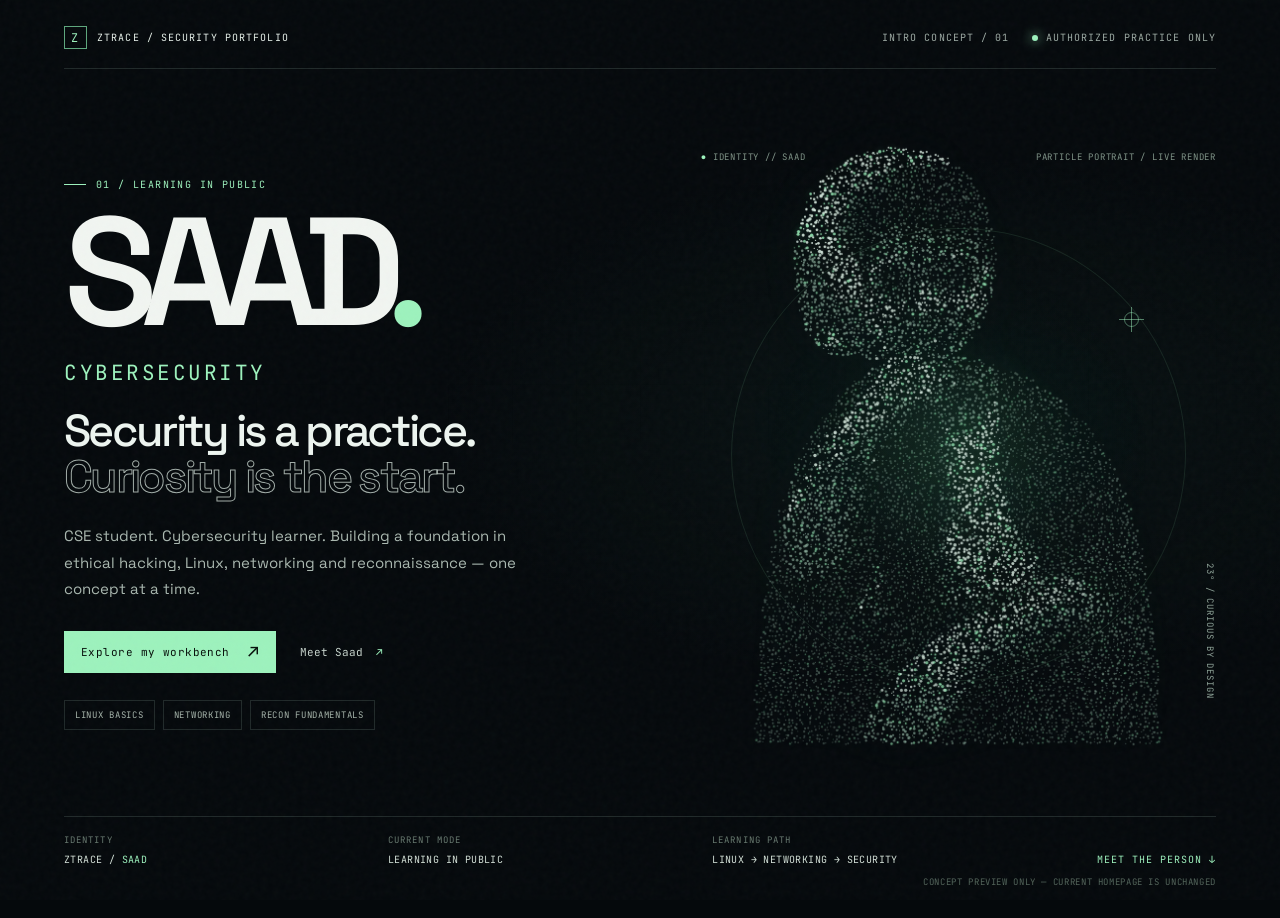
==== intro-demo.html @ 4e1b42ca "Add isolated particle intro concept demo" ====
<!doctype html>
<html lang="en">
<head>
<meta charset="utf-8">
<meta name="viewport" content="width=device-width,initial-scale=1">
<meta name="theme-color" content="#05090c">
<title>Saad — Particle Intro Concept</title>
<style>
@font-face{font-family:Space Grotesk;src:url("./space-grotesk-latin.woff2") format("woff2");font-display:swap}
@font-face{font-family:JetBrains Mono;src:url("./jetbrains-mono-latin.woff2") format("woff2");font-display:swap}
:root{--bg:#05090c;--panel:#091116;--mint:#9df2bd;--mint-dim:#5ea77d;--text:#edf5f0;--muted:#8d9a96;--line:rgba(184,225,204,.15);--mono:"JetBrains Mono",monospace;--sans:"Space Grotesk",Arial,sans-serif}
*{box-sizing:border-box}
html{background:var(--bg);scroll-behavior:smooth}
body{margin:0;min-height:100vh;background:radial-gradient(ellipse at 74% 46%,rgba(26,73,57,.16),transparent 38%),var(--bg);color:var(--text);font-family:var(--sans);overflow-x:hidden}
body:before{content:"";position:fixed;inset:0;pointer-events:none;opacity:.16;background-image:linear-gradient(rgba(173,224,195,.055) 1px,transparent 1px),linear-gradient(90deg,rgba(173,224,195,.055) 1px,transparent 1px);background-size:64px 64px;mask-image:linear-gradient(to bottom,black,transparent 92%);z-index:0}
body:after{content:"";position:fixed;inset:0;pointer-events:none;z-index:5;opacity:.12;background-image:url("data:image/svg+xml,%3Csvg viewBox='0 0 180 180' xmlns='http://www.w3.org/2000/svg'%3E%3Cfilter id='n'%3E%3CfeTurbulence type='fractalNoise' baseFrequency='.85' numOctaves='3' stitchTiles='stitch'/%3E%3C/filter%3E%3Crect width='100%25' height='100%25' filter='url(%23n)' opacity='.25'/%3E%3C/svg%3E")}
a{color:inherit;text-decoration:none}
.loader{position:fixed;inset:0;z-index:20;display:grid;place-items:center;background:#05090c;transition:opacity .85s ease,visibility .85s ease}
.loader-inner{width:min(460px,calc(100vw - 48px));font-family:var(--mono)}
.loader-head,.loader-foot{display:flex;justify-content:space-between;gap:20px;font-size:10px;letter-spacing:.12em;color:#a8b8b0;text-transform:uppercase}
.loader-title{margin:36px 0 12px;font-size:clamp(23px,4vw,36px);font-weight:500;letter-spacing:-.045em}
.loader-title span{color:var(--mint)}
.loader-track{height:2px;background:#1b2924;margin:24px 0 12px;overflow:hidden}
.loader-bar{height:100%;width:0;background:var(--mint);box-shadow:0 0 22px rgba(157,242,189,.65);transition:width .08s linear}
.loader-foot{font-size:10px;color:#6f8078}
.loader-percent{font-size:13px;color:var(--mint)}
body.ready .loader{opacity:0;visibility:hidden;pointer-events:none}
.wrap{position:relative;z-index:1;max-width:1440px;margin:auto;padding:26px clamp(22px,5vw,76px) 30px;min-height:100vh;display:flex;flex-direction:column}
.nav{display:flex;align-items:center;justify-content:space-between;gap:20px;border-bottom:1px solid var(--line);padding:0 0 19px;font:10px var(--mono);letter-spacing:.11em;text-transform:uppercase;color:#9caaa3}
.brand{display:flex;align-items:center;gap:10px;color:#e8f2eb}
.brand-mark{width:23px;height:23px;border:1px solid var(--mint-dim);display:grid;place-items:center;color:var(--mint);font-size:12px}
.nav-right{display:flex;align-items:center;gap:22px}
.status{display:flex;align-items:center;gap:8px}
.dot{width:6px;height:6px;border-radius:50%;background:var(--mint);box-shadow:0 0 12px var(--mint)}
.hero{flex:1;display:grid;grid-template-columns:minmax(0,1fr) minmax(360px,.88fr);align-items:center;gap:clamp(20px,4vw,64px);padding:clamp(44px,7vh,90px) 0 40px;opacity:0;transform:translateY(12px);transition:opacity 1s ease .18s,transform 1s ease .18s}
body.ready .hero{opacity:1;transform:translateY(0)}
.kicker{display:flex;align-items:center;gap:10px;font:10px var(--mono);letter-spacing:.14em;color:var(--mint);text-transform:uppercase}
.kicker:before{content:"";width:22px;height:1px;background:var(--mint)}
.name{margin:22px 0 0;font-size:clamp(76px,12vw,164px);font-weight:600;line-height:.78;letter-spacing:-.105em;color:#f1f5f1}
.name .period{color:var(--mint)}
.role{margin:26px 0 0;font:clamp(14px,1.7vw,21px) var(--mono);letter-spacing:.12em;text-transform:uppercase;color:var(--mint)}
.statement{margin:22px 0 0;font-size:clamp(25px,3.5vw,46px);line-height:1.02;letter-spacing:-.06em;font-weight:500;max-width:540px}
.statement .outline{color:transparent;-webkit-text-stroke:1px rgba(230,243,235,.7)}
.desc{max-width:490px;margin:24px 0 0;color:#aab8b0;font-size:15px;line-height:1.75}
.actions{display:flex;align-items:center;gap:24px;flex-wrap:wrap;margin-top:29px}
.primary{display:inline-flex;align-items:center;gap:18px;padding:14px 17px;background:var(--mint);color:#07100b;font:11px var(--mono);letter-spacing:.04em}
.primary .arrow{font-size:18px;line-height:10px}
.secondary{font:11px var(--mono);color:#c7d4cc}
.secondary span{color:var(--mint);margin-left:6px}
.tags{display:flex;flex-wrap:wrap;gap:8px;margin-top:27px}
.tag{padding:8px 10px;border:1px solid var(--line);color:#a5b3aa;font:9px var(--mono);letter-spacing:.08em}
.visual{position:relative;min-width:0;display:flex;align-items:center;justify-content:center;isolation:isolate}
.visual:before{content:"";position:absolute;width:75%;aspect-ratio:1;border-radius:50%;background:radial-gradient(circle,rgba(111,226,158,.11),rgba(13,46,32,.045) 43%,transparent 70%);z-index:-1}
.visual:after{content:"";position:absolute;width:88%;height:70%;border:1px solid rgba(157,242,189,.1);border-radius:50%;transform:rotate(-22deg);z-index:-1}
#portrait{display:block;width:min(100%,520px);height:auto;aspect-ratio:4/5;filter:drop-shadow(0 0 28px rgba(120,230,164,.09))}
.visual-label{position:absolute;top:3%;left:0;right:0;display:flex;justify-content:space-between;gap:12px;font:9px var(--mono);letter-spacing:.09em;color:#7f9387;text-transform:uppercase}
.visual-label b{font-weight:400;color:var(--mint)}
.visual-coordinate{position:absolute;right:0;bottom:12%;font:9px var(--mono);letter-spacing:.1em;color:#8ea398;writing-mode:vertical-rl}
.crosshair{position:absolute;width:15px;height:15px;border:1px solid rgba(157,242,189,.45);border-radius:50%;right:15%;top:28%}
.crosshair:before,.crosshair:after{content:"";position:absolute;background:rgba(157,242,189,.5)}
.crosshair:before{width:25px;height:1px;left:-6px;top:6px}
.crosshair:after{width:1px;height:25px;left:6px;top:-6px}
.hud{border-top:1px solid var(--line);padding-top:17px;display:grid;grid-template-columns:1fr 1fr 1.2fr auto;gap:20px;font-family:var(--mono);text-transform:uppercase}
.hud-item{display:flex;flex-direction:column;gap:7px}
.hud-label{font-size:9px;color:#687a70;letter-spacing:.12em}
.hud-value{font-size:10px;color:#d4e1d8;letter-spacing:.04em}
.hud-value strong{color:var(--mint);font-weight:400}
.scroll{align-self:end;color:var(--mint);font-size:10px;letter-spacing:.1em}
.footer-note{margin-top:10px;text-align:right;font:9px var(--mono);letter-spacing:.07em;color:#52645a}
@media(max-width:900px){.wrap{padding:20px 22px 22px}.hero{grid-template-columns:1fr;gap:8px;padding:48px 0 28px}.copy{position:relative;z-index:2}.name{font-size:clamp(78px,17vw,140px)}.visual{max-width:560px;width:100%;margin:-8px auto 0}.visual-label{top:4%}.visual-coordinate{right:2%}.hud{grid-template-columns:1fr 1fr;gap:18px}.scroll{justify-self:start}.desc{max-width:600px}}
@media(max-width:520px){.nav-right .nav-extra{display:none}.nav{font-size:9px}.hero{padding-top:40px}.name{font-size:clamp(76px,20vw,108px)}.role{font-size:13px}.statement{font-size:31px}.desc{font-size:14px}.actions{gap:17px}.visual{margin-top:-18px}.hud{grid-template-columns:1fr 1fr}.hud-value{font-size:9px}.loader-head,.loader-foot{font-size:9px}}
@media(prefers-reduced-motion:reduce){*,*:before,*:after{animation-duration:.01ms!important;animation-iteration-count:1!important;scroll-behavior:auto!important;transition-duration:.01ms!important}}
</style>
</head>
<body>
<div class="loader" id="loader" aria-label="Loading intro demo">
  <div class="loader-inner">
    <div class="loader-head"><span>ZTRACE / IDENTITY SYSTEM</span><span>DEMO 001</span></div>
    <div class="loader-title">Building the <span>human signal.</span></div>
    <div class="loader-track"><div class="loader-bar" id="loaderBar"></div></div>
    <div class="loader-foot"><span id="loaderStatus">INITIALIZING PARTICLE FIELD</span><span class="loader-percent" id="loaderPercent">00%</span></div>
  </div>
</div>
<main class="wrap">
  <nav class="nav" aria-label="Demo navigation">
    <div class="brand"><span class="brand-mark">Z</span><span>ZTRACE / SECURITY PORTFOLIO</span></div>
    <div class="nav-right"><span class="nav-extra">INTRO CONCEPT / 01</span><span class="status"><i class="dot"></i> AUTHORIZED PRACTICE ONLY</span></div>
  </nav>
  <section class="hero" aria-labelledby="hero-title">
    <div class="copy">
      <div class="kicker">01 / Learning in public</div>
      <h1 class="name" id="hero-title">SAAD<span class="period">.</span></h1>
      <div class="role">Cybersecurity</div>
      <h2 class="statement">Security is a practice.<br><span class="outline">Curiosity is the start.</span></h2>
      <p class="desc">CSE student. Cybersecurity learner. Building a foundation in ethical hacking, Linux, networking and reconnaissance — one concept at a time.</p>
      <div class="actions"><a class="primary" href="https://ztrace054-x.github.io/my-portfolio/#workbench">Explore my workbench <span class="arrow">↗</span></a><a class="secondary" href="https://ztrace054-x.github.io/my-portfolio/#about">Meet Saad <span>↗</span></a></div>
      <div class="tags"><span class="tag">LINUX BASICS</span><span class="tag">NETWORKING</span><span class="tag">RECON FUNDAMENTALS</span></div>
    </div>
    <div class="visual">
      <div class="visual-label"><span><b>●</b> Identity // Saad</span><span>Particle portrait / live render</span></div>
      <canvas id="portrait" width="520" height="650" aria-label="Particle portrait of Saad"></canvas>
      <span class="crosshair" aria-hidden="true"></span>
      <span class="visual-coordinate">23° / CURIOUS BY DESIGN</span>
    </div>
  </section>
  <section class="hud" aria-label="Profile status">
    <div class="hud-item"><span class="hud-label">Identity</span><span class="hud-value">ZTRACE / <strong>SAAD</strong></span></div>
    <div class="hud-item"><span class="hud-label">Current mode</span><span class="hud-value">LEARNING IN PUBLIC</span></div>
    <div class="hud-item"><span class="hud-label">Learning path</span><span class="hud-value">LINUX → NETWORKING → SECURITY</span></div>
    <a class="scroll" href="https://ztrace054-x.github.io/my-portfolio/#about">MEET THE PERSON ↓</a>
  </section>
  <div class="footer-note">CONCEPT PREVIEW ONLY — CURRENT HOMEPAGE IS UNCHANGED</div>
</main>
<script>
(function(){
  "use strict";
  var canvas=document.getElementById("portrait");
  var ctx=canvas.getContext("2d",{alpha:true});
  var W=520,H=650,particles=[],streaks=[],startTime=performance.now(),revealed=false;
  var image=new Image();
  var reduced=window.matchMedia&&window.matchMedia("(prefers-reduced-motion: reduce)").matches;
  var off=document.createElement("canvas");off.width=W;off.height=H;
  var octx=off.getContext("2d",{willReadFrequently:true});
  var loaderBar=document.getElementById("loaderBar"),loaderPercent=document.getElementById("loaderPercent"),loaderStatus=document.getElementById("loaderStatus");
  function makeMask(){
    octx.save();
    octx.globalCompositeOperation="destination-in";
    octx.beginPath();
    octx.moveTo(128,225);
    octx.bezierCurveTo(94,197,88,142,100,94);
    octx.bezierCurveTo(115,34,167,11,213,17);
    octx.bezierCurveTo(270,24,299,72,298,127);
    octx.bezierCurveTo(298,172,281,207,254,226);
    octx.bezierCurveTo(319,235,371,264,405,317);
    octx.bezierCurveTo(445,379,461,483,465,620);
    octx.lineTo(54,620);
    octx.bezierCurveTo(59,486,72,386,102,324);
    octx.bezierCurveTo(126,277,158,247,190,230);
    octx.closePath();
    octx.fill();
    octx.restore();
  }
  function makeFallback(){
    octx.clearRect(0,0,W,H);
    var grad=octx.createRadialGradient(260,210,25,260,300,310);
    grad.addColorStop(0,"rgba(255,255,255,.9)");grad.addColorStop(1,"rgba(130,235,177,.35)");
    octx.fillStyle=grad;octx.beginPath();octx.ellipse(260,145,105,132,0,0,Math.PI*2);octx.fill();
    octx.beginPath();octx.moveTo(150,260);octx.quadraticCurveTo(260,220,370,260);octx.quadraticCurveTo(455,320,470,610);octx.lineTo(50,610);octx.quadraticCurveTo(65,320,150,260);octx.fill();
  }
  function buildParticles(){
    var data=octx.getImageData(0,0,W,H).data;
    particles=[];
    var step=4;
    for(var y=0;y<H;y+=step){
      for(var x=0;x<W;x+=step){
        var i=(y*W+x)*4,a=data[i+3];
        if(a<32)continue;
        var lum=(data[i]*.24+data[i+1]*.63+data[i+2]*.13);
        if(Math.random()>.90)continue;
        var brightness=Math.max(0,Math.min(1,lum/255));
        var green=Math.random()>.84;
        var targetX=x+(Math.random()-.5)*1.8,targetY=y+(Math.random()-.5)*1.8;
        particles.push({
          tx:targetX,ty:targetY,
          x:Math.random()*W,y:Math.random()*H,
          size:.55+Math.random()*(.6+brightness*.75),
          alpha:.28+brightness*.62,
          color:green?"157,242,189":(brightness>.65?"226,245,234":"155,192,173"),
          phase:Math.random()*Math.PI*2,
          drift:1+Math.random()*4
        });
      }
    }
  }
  function initPortrait(){
    octx.clearRect(0,0,W,H);
    if(image.complete&&image.naturalWidth){
      octx.drawImage(image,0,0,W,H);
      makeMask();
    }else makeFallback();
    buildParticles();
  }
  function draw(now){
    ctx.clearRect(0,0,W,H);
    var elapsed=now-startTime;
    var intro=Math.max(0,Math.min(1,(elapsed-2250)/1450));
    var ease=1-Math.pow(1-intro,3);
    var time=now*.001;
    for(var i=0;i<particles.length;i++){
      var p=particles[i];
      var jitter=revealed&&!reduced?Math.sin(time*p.drift+p.phase)*1.4:0;
      var x=p.x+(p.tx-p.x)*ease+jitter;
      var y=p.y+(p.ty-p.y)*ease+Math.cos(time*p.drift*.7+p.phase)*(.4+intro*.8);
      var alpha=p.alpha*(.22+.78*ease);
      ctx.beginPath();ctx.fillStyle="rgba("+p.color+","+alpha+")";
      ctx.shadowColor=p.color==="157,242,189"?"rgba(157,242,189,.55)":"rgba(218,245,229,.18)";
      ctx.shadowBlur=p.size>1.1?7:2;
      ctx.arc(x,y,p.size,0,Math.PI*2);ctx.fill();
    }
    ctx.shadowBlur=0;
    if(revealed&&!reduced){
      if(Math.random()<.025&&streaks.length<3)streaks.push({x:-70,y:90+Math.random()*440,v:3+Math.random()*4,len:70+Math.random()*100,a:.55+Math.random()*.35});
      for(var s=streaks.length-1;s>=0;s--){
        var st=streaks[s];st.x+=st.v;
        var g=ctx.createLinearGradient(st.x-st.len,st.y,st.x,st.y);
        g.addColorStop(0,"rgba(157,242,189,0)");g.addColorStop(.8,"rgba(157,242,189,"+st.a+")");g.addColorStop(1,"rgba(245,255,248,.9)");
        ctx.strokeStyle=g;ctx.lineWidth=1.2;ctx.beginPath();ctx.moveTo(st.x-st.len,st.y);ctx.lineTo(st.x,st.y);ctx.stroke();
        if(st.x>W+80)streaks.splice(s,1);
      }
    }
    if(!reduced)requestAnimationFrame(draw);
  }
  function runLoader(){
    var duration=reduced?120:2250;
    function tick(now){
      var p=Math.min(100,Math.round(((now-startTime)/duration)*100));
      loaderBar.style.width=p+"%";
      loaderPercent.textContent=(p<10?"0":"")+p+"%";
      loaderStatus.textContent=p<28?"INITIALIZING PARTICLE FIELD":p<62?"MAPPING IDENTITY POINTS":p<91?"SYNCHRONIZING HUMAN SIGNAL":"RENDER COMPLETE";
      if(p<100)requestAnimationFrame(tick);
      else{
        revealed=true;
        document.body.classList.add("ready");
        if(reduced)draw(now);
      }
    }
    requestAnimationFrame(tick);
  }
  image.onload=function(){initPortrait();runLoader();};
  image.onerror=function(){makeFallback();buildParticles();runLoader();};
  image.src="./assets/saad-golden.jpg";
  if(image.complete&&image.naturalWidth){initPortrait();runLoader();}
  if(!reduced)requestAnimationFrame(draw);
  else{ctx.clearRect(0,0,W,H);}
})();
</script>
</body>
</html>
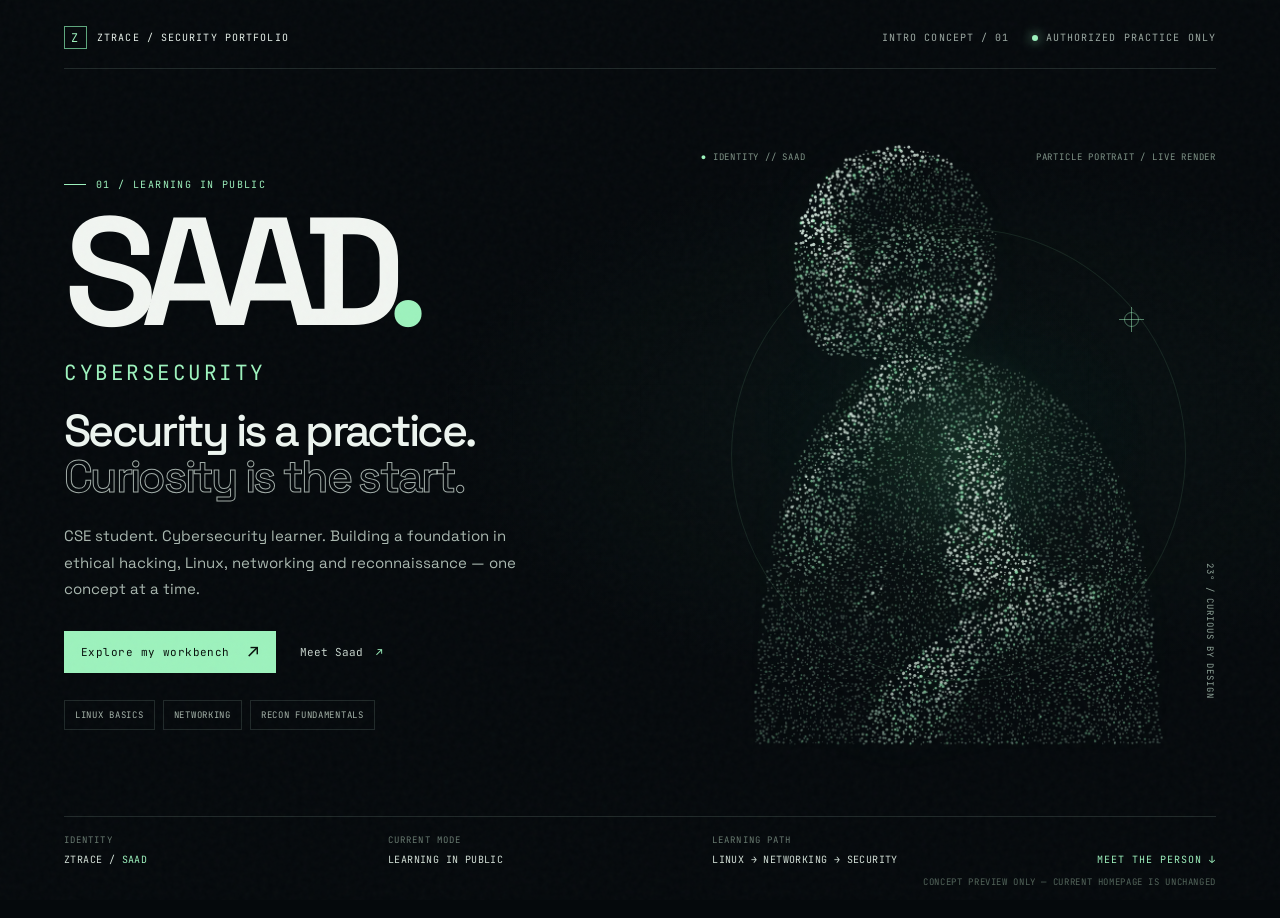
==== commit 4f6aed2c: "Polish intro demo loading and reduced-motion behavior" ====
--- a/intro-demo.html
+++ b/intro-demo.html
@@ -183,7 +183,7 @@
   function draw(now){
     ctx.clearRect(0,0,W,H);
     var elapsed=now-startTime;
-    var intro=Math.max(0,Math.min(1,(elapsed-2250)/1450));
+    var intro=reduced?1:Math.max(0,Math.min(1,(elapsed-2250)/1450));
     var ease=1-Math.pow(1-intro,3);
     var time=now*.001;
     for(var i=0;i<particles.length;i++){
@@ -211,6 +211,7 @@
     if(!reduced)requestAnimationFrame(draw);
   }
   function runLoader(){
+    startTime=performance.now();
     var duration=reduced?120:2250;
     function tick(now){
       var p=Math.min(100,Math.round(((now-startTime)/duration)*100));
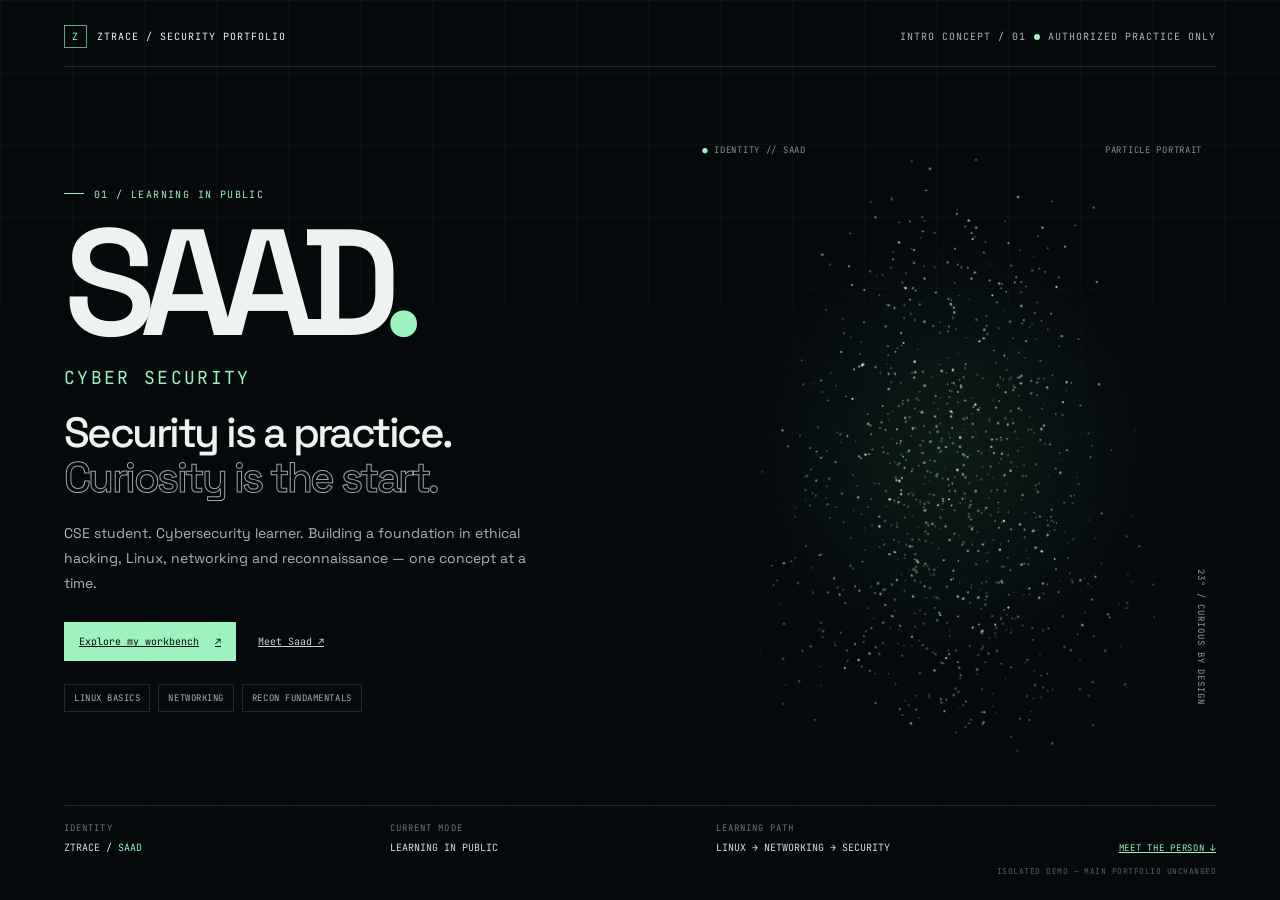
==== commit e71b20dd: "Optimize particle intro demo to reduce animation lag" ====
--- a/intro-demo.html
+++ b/intro-demo.html
@@ -4,235 +4,174 @@
 <meta charset="utf-8">
 <meta name="viewport" content="width=device-width,initial-scale=1">
 <meta name="theme-color" content="#05090c">
-<title>Saad — Particle Intro Concept</title>
+<title>Saad — Lightweight Particle Intro</title>
 <style>
-@font-face{font-family:Space Grotesk;src:url("./space-grotesk-latin.woff2") format("woff2");font-display:swap}
-@font-face{font-family:JetBrains Mono;src:url("./jetbrains-mono-latin.woff2") format("woff2");font-display:swap}
-:root{--bg:#05090c;--panel:#091116;--mint:#9df2bd;--mint-dim:#5ea77d;--text:#edf5f0;--muted:#8d9a96;--line:rgba(184,225,204,.15);--mono:"JetBrains Mono",monospace;--sans:"Space Grotesk",Arial,sans-serif}
+@font-face{font-family:Space;src:url("./assets/fonts/space-grotesk-latin.woff2") format("woff2");font-display:swap}
+@font-face{font-family:Mono;src:url("./assets/fonts/jetbrains-mono-latin.woff2") format("woff2");font-display:swap}
+:root{color-scheme:dark;--bg:#05090c;--mint:#9df2bd;--text:#edf4ef;--muted:#8d9b93;--line:rgba(190,231,207,.15);--mono:Mono,monospace;--sans:Space,Arial,sans-serif}
 *{box-sizing:border-box}
-html{background:var(--bg);scroll-behavior:smooth}
-body{margin:0;min-height:100vh;background:radial-gradient(ellipse at 74% 46%,rgba(26,73,57,.16),transparent 38%),var(--bg);color:var(--text);font-family:var(--sans);overflow-x:hidden}
-body:before{content:"";position:fixed;inset:0;pointer-events:none;opacity:.16;background-image:linear-gradient(rgba(173,224,195,.055) 1px,transparent 1px),linear-gradient(90deg,rgba(173,224,195,.055) 1px,transparent 1px);background-size:64px 64px;mask-image:linear-gradient(to bottom,black,transparent 92%);z-index:0}
-body:after{content:"";position:fixed;inset:0;pointer-events:none;z-index:5;opacity:.12;background-image:url("data:image/svg+xml,%3Csvg viewBox='0 0 180 180' xmlns='http://www.w3.org/2000/svg'%3E%3Cfilter id='n'%3E%3CfeTurbulence type='fractalNoise' baseFrequency='.85' numOctaves='3' stitchTiles='stitch'/%3E%3C/filter%3E%3Crect width='100%25' height='100%25' filter='url(%23n)' opacity='.25'/%3E%3C/svg%3E")}
-a{color:inherit;text-decoration:none}
-.loader{position:fixed;inset:0;z-index:20;display:grid;place-items:center;background:#05090c;transition:opacity .85s ease,visibility .85s ease}
-.loader-inner{width:min(460px,calc(100vw - 48px));font-family:var(--mono)}
-.loader-head,.loader-foot{display:flex;justify-content:space-between;gap:20px;font-size:10px;letter-spacing:.12em;color:#a8b8b0;text-transform:uppercase}
-.loader-title{margin:36px 0 12px;font-size:clamp(23px,4vw,36px);font-weight:500;letter-spacing:-.045em}
+body{margin:0;min-height:100vh;overflow-x:hidden;background:var(--bg);color:var(--text);font-family:var(--sans)}
+body:before{content:"";position:fixed;inset:0;pointer-events:none;background:linear-gradient(rgba(173,224,195,.045) 1px,transparent 1px),linear-gradient(90deg,rgba(173,224,195,.045) 1px,transparent 1px);background-size:72px 72px;mask-image:linear-gradient(#000,transparent 95%)}
+.loader{position:fixed;inset:0;z-index:5;display:grid;place-items:center;background:#05090c;transition:opacity .55s ease,visibility .55s ease}
+.loader-inner{width:min(360px,calc(100% - 48px));font:10px var(--mono);letter-spacing:.1em;color:#a8b7ae}
+.loader-top,.loader-bottom{display:flex;justify-content:space-between;gap:16px}
+.loader-title{margin:26px 0 18px;font:500 clamp(24px,5vw,34px) var(--sans);letter-spacing:-.05em;color:var(--text)}
 .loader-title span{color:var(--mint)}
-.loader-track{height:2px;background:#1b2924;margin:24px 0 12px;overflow:hidden}
-.loader-bar{height:100%;width:0;background:var(--mint);box-shadow:0 0 22px rgba(157,242,189,.65);transition:width .08s linear}
-.loader-foot{font-size:10px;color:#6f8078}
-.loader-percent{font-size:13px;color:var(--mint)}
+.track{height:2px;background:#1b2922;margin-bottom:10px}
+.bar{height:100%;width:0;background:var(--mint)}
+.percent{color:var(--mint)}
 body.ready .loader{opacity:0;visibility:hidden;pointer-events:none}
-.wrap{position:relative;z-index:1;max-width:1440px;margin:auto;padding:26px clamp(22px,5vw,76px) 30px;min-height:100vh;display:flex;flex-direction:column}
-.nav{display:flex;align-items:center;justify-content:space-between;gap:20px;border-bottom:1px solid var(--line);padding:0 0 19px;font:10px var(--mono);letter-spacing:.11em;text-transform:uppercase;color:#9caaa3}
-.brand{display:flex;align-items:center;gap:10px;color:#e8f2eb}
-.brand-mark{width:23px;height:23px;border:1px solid var(--mint-dim);display:grid;place-items:center;color:var(--mint);font-size:12px}
-.nav-right{display:flex;align-items:center;gap:22px}
-.status{display:flex;align-items:center;gap:8px}
-.dot{width:6px;height:6px;border-radius:50%;background:var(--mint);box-shadow:0 0 12px var(--mint)}
-.hero{flex:1;display:grid;grid-template-columns:minmax(0,1fr) minmax(360px,.88fr);align-items:center;gap:clamp(20px,4vw,64px);padding:clamp(44px,7vh,90px) 0 40px;opacity:0;transform:translateY(12px);transition:opacity 1s ease .18s,transform 1s ease .18s}
-body.ready .hero{opacity:1;transform:translateY(0)}
-.kicker{display:flex;align-items:center;gap:10px;font:10px var(--mono);letter-spacing:.14em;color:var(--mint);text-transform:uppercase}
-.kicker:before{content:"";width:22px;height:1px;background:var(--mint)}
-.name{margin:22px 0 0;font-size:clamp(76px,12vw,164px);font-weight:600;line-height:.78;letter-spacing:-.105em;color:#f1f5f1}
-.name .period{color:var(--mint)}
-.role{margin:26px 0 0;font:clamp(14px,1.7vw,21px) var(--mono);letter-spacing:.12em;text-transform:uppercase;color:var(--mint)}
-.statement{margin:22px 0 0;font-size:clamp(25px,3.5vw,46px);line-height:1.02;letter-spacing:-.06em;font-weight:500;max-width:540px}
-.statement .outline{color:transparent;-webkit-text-stroke:1px rgba(230,243,235,.7)}
-.desc{max-width:490px;margin:24px 0 0;color:#aab8b0;font-size:15px;line-height:1.75}
-.actions{display:flex;align-items:center;gap:24px;flex-wrap:wrap;margin-top:29px}
-.primary{display:inline-flex;align-items:center;gap:18px;padding:14px 17px;background:var(--mint);color:#07100b;font:11px var(--mono);letter-spacing:.04em}
-.primary .arrow{font-size:18px;line-height:10px}
-.secondary{font:11px var(--mono);color:#c7d4cc}
-.secondary span{color:var(--mint);margin-left:6px}
-.tags{display:flex;flex-wrap:wrap;gap:8px;margin-top:27px}
-.tag{padding:8px 10px;border:1px solid var(--line);color:#a5b3aa;font:9px var(--mono);letter-spacing:.08em}
-.visual{position:relative;min-width:0;display:flex;align-items:center;justify-content:center;isolation:isolate}
-.visual:before{content:"";position:absolute;width:75%;aspect-ratio:1;border-radius:50%;background:radial-gradient(circle,rgba(111,226,158,.11),rgba(13,46,32,.045) 43%,transparent 70%);z-index:-1}
-.visual:after{content:"";position:absolute;width:88%;height:70%;border:1px solid rgba(157,242,189,.1);border-radius:50%;transform:rotate(-22deg);z-index:-1}
-#portrait{display:block;width:min(100%,520px);height:auto;aspect-ratio:4/5;filter:drop-shadow(0 0 28px rgba(120,230,164,.09))}
-.visual-label{position:absolute;top:3%;left:0;right:0;display:flex;justify-content:space-between;gap:12px;font:9px var(--mono);letter-spacing:.09em;color:#7f9387;text-transform:uppercase}
+.page{position:relative;z-index:1;max-width:1380px;min-height:100vh;margin:auto;padding:25px clamp(22px,5vw,72px) 24px;display:flex;flex-direction:column}
+.nav{display:flex;justify-content:space-between;align-items:center;gap:16px;padding-bottom:18px;border-bottom:1px solid var(--line);font:10px var(--mono);letter-spacing:.1em;color:#a8b7ae;text-transform:uppercase}
+.brand{display:flex;align-items:center;gap:10px;color:var(--text)}
+.mark{display:grid;place-items:center;width:23px;height:23px;border:1px solid #5ea77d;color:var(--mint)}
+.live{display:flex;align-items:center;gap:8px}
+.live i{width:6px;height:6px;border-radius:50%;background:var(--mint)}
+.hero{flex:1;display:grid;grid-template-columns:1fr .92fr;align-items:center;gap:clamp(16px,4vw,60px);padding:clamp(36px,7vh,78px) 0 35px;opacity:0;transform:translateY(8px);transition:opacity .7s ease,transform .7s ease}
+body.ready .hero{opacity:1;transform:none}
+.kicker{font:10px var(--mono);letter-spacing:.14em;color:var(--mint);text-transform:uppercase}
+.kicker:before{content:"";display:inline-block;width:20px;height:1px;background:var(--mint);vertical-align:middle;margin:0 10px 3px 0}
+h1{margin:23px 0 0;font-size:clamp(76px,11.8vw,158px);line-height:.78;letter-spacing:-.105em;font-weight:600}
+h1 span{color:var(--mint)}
+.role{margin-top:25px;font:clamp(13px,1.5vw,18px) var(--mono);letter-spacing:.13em;color:var(--mint)}
+.statement{margin:21px 0 0;font-size:clamp(25px,3.3vw,43px);line-height:1.06;letter-spacing:-.06em;font-weight:500}
+.statement span{color:transparent;-webkit-text-stroke:1px rgba(230,243,235,.68)}
+.description{max-width:470px;margin:21px 0 0;color:#aab8b0;font-size:14px;line-height:1.8}
+.actions{display:flex;align-items:center;gap:22px;flex-wrap:wrap;margin-top:26px}
+.primary{display:inline-flex;align-items:center;gap:16px;padding:13px 15px;background:var(--mint);color:#06100a;font:10px var(--mono)}
+.secondary{font:10px var(--mono);color:#c7d4cc}.secondary b{color:var(--mint);font-weight:400}
+.tags{display:flex;flex-wrap:wrap;gap:8px;margin-top:23px}
+.tag{border:1px solid var(--line);padding:7px 9px;font:9px var(--mono);letter-spacing:.06em;color:#a5b3aa}
+.visual{position:relative;width:100%;max-width:510px;justify-self:center;isolation:isolate}
+.visual:before{content:"";position:absolute;z-index:-1;inset:14% 7%;border-radius:50%;background:radial-gradient(ellipse,rgba(101,214,148,.09),transparent 68%)}
+.visual:after{content:"";position:absolute;left:8%;right:8%;top:18%;height:1px;background:linear-gradient(90deg,transparent,rgba(157,242,189,.65),transparent);opacity:0;transform:translateY(0);pointer-events:none}
+body.ready .visual:after{animation:sweep 1.5s ease-out .1s 1}
+@keyframes sweep{0%{opacity:0;transform:translateY(170px)}25%{opacity:.65}100%{opacity:0;transform:translateY(420px)}}
+canvas{display:block;width:100%;height:auto;aspect-ratio:4/5}
+.visual-label{position:absolute;top:2%;left:1%;right:1%;display:flex;justify-content:space-between;gap:10px;font:9px var(--mono);letter-spacing:.08em;text-transform:uppercase;color:#7f9387}
 .visual-label b{font-weight:400;color:var(--mint)}
-.visual-coordinate{position:absolute;right:0;bottom:12%;font:9px var(--mono);letter-spacing:.1em;color:#8ea398;writing-mode:vertical-rl}
-.crosshair{position:absolute;width:15px;height:15px;border:1px solid rgba(157,242,189,.45);border-radius:50%;right:15%;top:28%}
-.crosshair:before,.crosshair:after{content:"";position:absolute;background:rgba(157,242,189,.5)}
-.crosshair:before{width:25px;height:1px;left:-6px;top:6px}
-.crosshair:after{width:1px;height:25px;left:6px;top:-6px}
-.hud{border-top:1px solid var(--line);padding-top:17px;display:grid;grid-template-columns:1fr 1fr 1.2fr auto;gap:20px;font-family:var(--mono);text-transform:uppercase}
-.hud-item{display:flex;flex-direction:column;gap:7px}
-.hud-label{font-size:9px;color:#687a70;letter-spacing:.12em}
-.hud-value{font-size:10px;color:#d4e1d8;letter-spacing:.04em}
-.hud-value strong{color:var(--mint);font-weight:400}
-.scroll{align-self:end;color:var(--mint);font-size:10px;letter-spacing:.1em}
-.footer-note{margin-top:10px;text-align:right;font:9px var(--mono);letter-spacing:.07em;color:#52645a}
-@media(max-width:900px){.wrap{padding:20px 22px 22px}.hero{grid-template-columns:1fr;gap:8px;padding:48px 0 28px}.copy{position:relative;z-index:2}.name{font-size:clamp(78px,17vw,140px)}.visual{max-width:560px;width:100%;margin:-8px auto 0}.visual-label{top:4%}.visual-coordinate{right:2%}.hud{grid-template-columns:1fr 1fr;gap:18px}.scroll{justify-self:start}.desc{max-width:600px}}
-@media(max-width:520px){.nav-right .nav-extra{display:none}.nav{font-size:9px}.hero{padding-top:40px}.name{font-size:clamp(76px,20vw,108px)}.role{font-size:13px}.statement{font-size:31px}.desc{font-size:14px}.actions{gap:17px}.visual{margin-top:-18px}.hud{grid-template-columns:1fr 1fr}.hud-value{font-size:9px}.loader-head,.loader-foot{font-size:9px}}
-@media(prefers-reduced-motion:reduce){*,*:before,*:after{animation-duration:.01ms!important;animation-iteration-count:1!important;scroll-behavior:auto!important;transition-duration:.01ms!important}}
+.coordinate{position:absolute;right:0;bottom:10%;writing-mode:vertical-rl;font:9px var(--mono);letter-spacing:.1em;color:#8ea398}
+.hud{border-top:1px solid var(--line);padding-top:16px;display:grid;grid-template-columns:1fr 1fr 1.25fr auto;gap:16px;font-family:var(--mono);text-transform:uppercase}
+.hud-item{display:flex;flex-direction:column;gap:7px}.label{font-size:9px;color:#687a70;letter-spacing:.12em}.value{font-size:10px;color:#d4e1d8}.value strong{color:var(--mint);font-weight:400}
+.scroll{align-self:end;font:9px var(--mono);letter-spacing:.08em;color:var(--mint)}
+.note{text-align:right;margin-top:12px;font:8px var(--mono);letter-spacing:.06em;color:#52645a}
+@media(max-width:760px){.page{padding-top:18px}.hero{grid-template-columns:1fr;gap:5px;padding:38px 0 24px}.copy{position:relative;z-index:1}.visual{width:min(100%,420px);margin:-8px auto -8px}.visual-label{top:3%}h1{font-size:clamp(76px,18vw,120px)}.role{margin-top:21px}.hud{grid-template-columns:1fr 1fr}.scroll{justify-self:start}.description{max-width:600px}}
+@media(max-width:430px){.nav{font-size:8px}.nav .optional{display:none}.statement{font-size:29px}.description{font-size:13px}.actions{gap:16px}.tag{font-size:8px}.hud .value{font-size:9px}}
+@media(prefers-reduced-motion:reduce){*,*:before,*:after{animation:none!important;transition:none!important;scroll-behavior:auto!important}}
 </style>
 </head>
 <body>
-<div class="loader" id="loader" aria-label="Loading intro demo">
+<div class="loader" id="loader">
   <div class="loader-inner">
-    <div class="loader-head"><span>ZTRACE / IDENTITY SYSTEM</span><span>DEMO 001</span></div>
+    <div class="loader-top"><span>ZTRACE / IDENTITY SYSTEM</span><span>01</span></div>
     <div class="loader-title">Building the <span>human signal.</span></div>
-    <div class="loader-track"><div class="loader-bar" id="loaderBar"></div></div>
-    <div class="loader-foot"><span id="loaderStatus">INITIALIZING PARTICLE FIELD</span><span class="loader-percent" id="loaderPercent">00%</span></div>
+    <div class="track"><div class="bar" id="bar"></div></div>
+    <div class="loader-bottom"><span id="status">PREPARING PARTICLE FIELD</span><span class="percent" id="percent">00%</span></div>
   </div>
 </div>
-<main class="wrap">
-  <nav class="nav" aria-label="Demo navigation">
-    <div class="brand"><span class="brand-mark">Z</span><span>ZTRACE / SECURITY PORTFOLIO</span></div>
-    <div class="nav-right"><span class="nav-extra">INTRO CONCEPT / 01</span><span class="status"><i class="dot"></i> AUTHORIZED PRACTICE ONLY</span></div>
-  </nav>
-  <section class="hero" aria-labelledby="hero-title">
+<main class="page">
+  <nav class="nav"><div class="brand"><span class="mark">Z</span><span>ZTRACE / SECURITY PORTFOLIO</span></div><div class="live"><span class="optional">INTRO CONCEPT / 01</span><i></i><span>AUTHORIZED PRACTICE ONLY</span></div></nav>
+  <section class="hero">
     <div class="copy">
       <div class="kicker">01 / Learning in public</div>
-      <h1 class="name" id="hero-title">SAAD<span class="period">.</span></h1>
-      <div class="role">Cybersecurity</div>
-      <h2 class="statement">Security is a practice.<br><span class="outline">Curiosity is the start.</span></h2>
-      <p class="desc">CSE student. Cybersecurity learner. Building a foundation in ethical hacking, Linux, networking and reconnaissance — one concept at a time.</p>
-      <div class="actions"><a class="primary" href="https://ztrace054-x.github.io/my-portfolio/#workbench">Explore my workbench <span class="arrow">↗</span></a><a class="secondary" href="https://ztrace054-x.github.io/my-portfolio/#about">Meet Saad <span>↗</span></a></div>
+      <h1>SAAD<span>.</span></h1>
+      <div class="role">CYBER SECURITY</div>
+      <h2 class="statement">Security is a practice.<br><span>Curiosity is the start.</span></h2>
+      <p class="description">CSE student. Cybersecurity learner. Building a foundation in ethical hacking, Linux, networking and reconnaissance — one concept at a time.</p>
+      <div class="actions"><a class="primary" href="https://ztrace054-x.github.io/my-portfolio/#workbench">Explore my workbench <span>↗</span></a><a class="secondary" href="https://ztrace054-x.github.io/my-portfolio/#about">Meet Saad <b>↗</b></a></div>
       <div class="tags"><span class="tag">LINUX BASICS</span><span class="tag">NETWORKING</span><span class="tag">RECON FUNDAMENTALS</span></div>
     </div>
     <div class="visual">
-      <div class="visual-label"><span><b>●</b> Identity // Saad</span><span>Particle portrait / live render</span></div>
+      <div class="visual-label"><span><b>●</b> Identity // Saad</span><span>Particle portrait</span></div>
       <canvas id="portrait" width="520" height="650" aria-label="Particle portrait of Saad"></canvas>
-      <span class="crosshair" aria-hidden="true"></span>
-      <span class="visual-coordinate">23° / CURIOUS BY DESIGN</span>
+      <span class="coordinate">23° / CURIOUS BY DESIGN</span>
     </div>
   </section>
-  <section class="hud" aria-label="Profile status">
-    <div class="hud-item"><span class="hud-label">Identity</span><span class="hud-value">ZTRACE / <strong>SAAD</strong></span></div>
-    <div class="hud-item"><span class="hud-label">Current mode</span><span class="hud-value">LEARNING IN PUBLIC</span></div>
-    <div class="hud-item"><span class="hud-label">Learning path</span><span class="hud-value">LINUX → NETWORKING → SECURITY</span></div>
+  <section class="hud">
+    <div class="hud-item"><span class="label">Identity</span><span class="value">ZTRACE / <strong>SAAD</strong></span></div>
+    <div class="hud-item"><span class="label">Current mode</span><span class="value">LEARNING IN PUBLIC</span></div>
+    <div class="hud-item"><span class="label">Learning path</span><span class="value">LINUX → NETWORKING → SECURITY</span></div>
     <a class="scroll" href="https://ztrace054-x.github.io/my-portfolio/#about">MEET THE PERSON ↓</a>
   </section>
-  <div class="footer-note">CONCEPT PREVIEW ONLY — CURRENT HOMEPAGE IS UNCHANGED</div>
+  <div class="note">ISOLATED DEMO — MAIN PORTFOLIO UNCHANGED</div>
 </main>
 <script>
 (function(){
   "use strict";
-  var canvas=document.getElementById("portrait");
-  var ctx=canvas.getContext("2d",{alpha:true});
-  var W=520,H=650,particles=[],streaks=[],startTime=performance.now(),revealed=false;
-  var image=new Image();
-  var reduced=window.matchMedia&&window.matchMedia("(prefers-reduced-motion: reduce)").matches;
-  var off=document.createElement("canvas");off.width=W;off.height=H;
-  var octx=off.getContext("2d",{willReadFrequently:true});
-  var loaderBar=document.getElementById("loaderBar"),loaderPercent=document.getElementById("loaderPercent"),loaderStatus=document.getElementById("loaderStatus");
-  function makeMask(){
-    octx.save();
-    octx.globalCompositeOperation="destination-in";
-    octx.beginPath();
-    octx.moveTo(128,225);
-    octx.bezierCurveTo(94,197,88,142,100,94);
-    octx.bezierCurveTo(115,34,167,11,213,17);
-    octx.bezierCurveTo(270,24,299,72,298,127);
-    octx.bezierCurveTo(298,172,281,207,254,226);
-    octx.bezierCurveTo(319,235,371,264,405,317);
-    octx.bezierCurveTo(445,379,461,483,465,620);
-    octx.lineTo(54,620);
-    octx.bezierCurveTo(59,486,72,386,102,324);
-    octx.bezierCurveTo(126,277,158,247,190,230);
-    octx.closePath();
-    octx.fill();
-    octx.restore();
-  }
-  function makeFallback(){
-    octx.clearRect(0,0,W,H);
-    var grad=octx.createRadialGradient(260,210,25,260,300,310);
-    grad.addColorStop(0,"rgba(255,255,255,.9)");grad.addColorStop(1,"rgba(130,235,177,.35)");
-    octx.fillStyle=grad;octx.beginPath();octx.ellipse(260,145,105,132,0,0,Math.PI*2);octx.fill();
-    octx.beginPath();octx.moveTo(150,260);octx.quadraticCurveTo(260,220,370,260);octx.quadraticCurveTo(455,320,470,610);octx.lineTo(50,610);octx.quadraticCurveTo(65,320,150,260);octx.fill();
-  }
-  function buildParticles(){
-    var data=octx.getImageData(0,0,W,H).data;
-    particles=[];
-    var step=4;
-    for(var y=0;y<H;y+=step){
-      for(var x=0;x<W;x+=step){
-        var i=(y*W+x)*4,a=data[i+3];
-        if(a<32)continue;
-        var lum=(data[i]*.24+data[i+1]*.63+data[i+2]*.13);
-        if(Math.random()>.90)continue;
-        var brightness=Math.max(0,Math.min(1,lum/255));
-        var green=Math.random()>.84;
-        var targetX=x+(Math.random()-.5)*1.8,targetY=y+(Math.random()-.5)*1.8;
-        particles.push({
-          tx:targetX,ty:targetY,
-          x:Math.random()*W,y:Math.random()*H,
-          size:.55+Math.random()*(.6+brightness*.75),
-          alpha:.28+brightness*.62,
-          color:green?"157,242,189":(brightness>.65?"226,245,234":"155,192,173"),
-          phase:Math.random()*Math.PI*2,
-          drift:1+Math.random()*4
-        });
+  var canvas=document.getElementById("portrait"),ctx=canvas.getContext("2d");
+  var W=520,H=650,points=[],off=document.createElement("canvas"),oc=off.getContext("2d",{willReadFrequently:true});
+  var img=new Image(),bar=document.getElementById("bar"),percent=document.getElementById("percent"),status=document.getElementById("status");
+  var reduce=window.matchMedia("(prefers-reduced-motion: reduce)").matches;
+  off.width=W;off.height=H;
+  function makePoints(){
+    oc.clearRect(0,0,W,H);
+    oc.save();
+    oc.beginPath();
+    oc.moveTo(72,638);
+    oc.bezierCurveTo(78,502,102,394,158,333);
+    oc.bezierCurveTo(179,309,202,291,224,277);
+    oc.bezierCurveTo(188,248,164,203,162,151);
+    oc.bezierCurveTo(158,78,200,24,260,22);
+    oc.bezierCurveTo(321,24,362,78,358,151);
+    oc.bezierCurveTo(355,203,331,248,296,277);
+    oc.bezierCurveTo(319,291,342,309,363,333);
+    oc.bezierCurveTo(418,394,442,502,448,638);
+    oc.closePath();oc.clip();
+    oc.drawImage(img,0,0,W,H);oc.restore();
+    var data=oc.getImageData(0,0,W,H).data;
+    points=[];
+    for(var y=0;y<H;y+=10){
+      for(var x=0;x<W;x+=10){
+        var k=(y*W+x)*4,a=data[k+3];
+        if(a<35||Math.random()>.68)continue;
+        var lum=(data[k]*.24+data[k+1]*.62+data[k+2]*.14)/255;
+        var col=lum>.72?"238,247,241":lum>.4?"177,213,191":"112,164,135";
+        points.push({tx:x,ty:y,x:Math.random()*W,y:Math.random()*H,r:.65+Math.random()*.65,a:.48+lum*.48,c:col});
       }
     }
   }
-  function initPortrait(){
-    octx.clearRect(0,0,W,H);
-    if(image.complete&&image.naturalWidth){
-      octx.drawImage(image,0,0,W,H);
-      makeMask();
-    }else makeFallback();
-    buildParticles();
+  function render(progress){
+    ctx.clearRect(0,0,W,H);
+    var e=1-Math.pow(1-progress,3);
+    for(var i=0;i<points.length;i++){
+      var p=points[i],x=p.x+(p.tx-p.x)*e,y=p.y+(p.ty-p.y)*e;
+      ctx.fillStyle="rgba("+p.c+","+p.a+")";
+      ctx.beginPath();ctx.arc(x,y,p.r,0,6.2832);ctx.fill();
+    }
   }
-  function draw(now){
-    ctx.clearRect(0,0,W,H);
-    var elapsed=now-startTime;
-    var intro=reduced?1:Math.max(0,Math.min(1,(elapsed-2250)/1450));
-    var ease=1-Math.pow(1-intro,3);
-    var time=now*.001;
-    for(var i=0;i<particles.length;i++){
-      var p=particles[i];
-      var jitter=revealed&&!reduced?Math.sin(time*p.drift+p.phase)*1.4:0;
-      var x=p.x+(p.tx-p.x)*ease+jitter;
-      var y=p.y+(p.ty-p.y)*ease+Math.cos(time*p.drift*.7+p.phase)*(.4+intro*.8);
-      var alpha=p.alpha*(.22+.78*ease);
-      ctx.beginPath();ctx.fillStyle="rgba("+p.color+","+alpha+")";
-      ctx.shadowColor=p.color==="157,242,189"?"rgba(157,242,189,.55)":"rgba(218,245,229,.18)";
-      ctx.shadowBlur=p.size>1.1?7:2;
-      ctx.arc(x,y,p.size,0,Math.PI*2);ctx.fill();
+  function showPage(){
+    document.body.classList.add("ready");
+    var start=performance.now(),last=0,duration=1450;
+    function frame(now){
+      if(now-last<33){requestAnimationFrame(frame);return;}
+      last=now;
+      var p=Math.min(1,(now-start)/duration);
+      render(p);
+      if(p<1)requestAnimationFrame(frame);
+      else render(1);
     }
-    ctx.shadowBlur=0;
-    if(revealed&&!reduced){
-      if(Math.random()<.025&&streaks.length<3)streaks.push({x:-70,y:90+Math.random()*440,v:3+Math.random()*4,len:70+Math.random()*100,a:.55+Math.random()*.35});
-      for(var s=streaks.length-1;s>=0;s--){
-        var st=streaks[s];st.x+=st.v;
-        var g=ctx.createLinearGradient(st.x-st.len,st.y,st.x,st.y);
-        g.addColorStop(0,"rgba(157,242,189,0)");g.addColorStop(.8,"rgba(157,242,189,"+st.a+")");g.addColorStop(1,"rgba(245,255,248,.9)");
-        ctx.strokeStyle=g;ctx.lineWidth=1.2;ctx.beginPath();ctx.moveTo(st.x-st.len,st.y);ctx.lineTo(st.x,st.y);ctx.stroke();
-        if(st.x>W+80)streaks.splice(s,1);
-      }
-    }
-    if(!reduced)requestAnimationFrame(draw);
+    if(reduce)render(1);else requestAnimationFrame(frame);
   }
-  function runLoader(){
-    startTime=performance.now();
-    var duration=reduced?120:2250;
+  function startLoader(){
+    if(reduce){bar.style.width="100%";percent.textContent="100%";showPage();return;}
+    var start=performance.now(),duration=850;
     function tick(now){
-      var p=Math.min(100,Math.round(((now-startTime)/duration)*100));
-      loaderBar.style.width=p+"%";
-      loaderPercent.textContent=(p<10?"0":"")+p+"%";
-      loaderStatus.textContent=p<28?"INITIALIZING PARTICLE FIELD":p<62?"MAPPING IDENTITY POINTS":p<91?"SYNCHRONIZING HUMAN SIGNAL":"RENDER COMPLETE";
-      if(p<100)requestAnimationFrame(tick);
-      else{
-        revealed=true;
-        document.body.classList.add("ready");
-        if(reduced)draw(now);
-      }
+      var p=Math.min(1,(now-start)/duration),n=Math.round(p*100);
+      bar.style.width=n+"%";percent.textContent=(n<10?"0":"")+n+"%";
+      status.textContent=p<.35?"PREPARING PARTICLE FIELD":p<.75?"MAPPING IDENTITY POINTS":"RENDER COMPLETE";
+      if(p<1)requestAnimationFrame(tick);else showPage();
     }
     requestAnimationFrame(tick);
   }
-  image.onload=function(){initPortrait();runLoader();};
-  image.onerror=function(){makeFallback();buildParticles();runLoader();};
-  image.src="./assets/saad-golden.jpg";
-  if(image.complete&&image.naturalWidth){initPortrait();runLoader();}
-  if(!reduced)requestAnimationFrame(draw);
-  else{ctx.clearRect(0,0,W,H);}
+  img.onload=function(){makePoints();startLoader();};
+  img.onerror=function(){
+    oc.fillStyle="#9df2bd";oc.beginPath();oc.ellipse(260,160,100,125,0,0,Math.PI*2);oc.fill();
+    oc.beginPath();oc.moveTo(90,630);oc.quadraticCurveTo(100,320,260,285);oc.quadraticCurveTo(420,320,430,630);oc.closePath();oc.fill();
+    var d=oc.getImageData(0,0,W,H).data;
+    for(var y=0;y<H;y+=10)for(var x=0;x<W;x+=10){var k=(y*W+x)*4;if(d[k+3]>30&&Math.random()>.3)points.push({tx:x,ty:y,x:Math.random()*W,y:Math.random()*H,r:.8,a:.8,c:"157,242,189"});}
+    startLoader();
+  };
+  img.src="./assets/saad-golden.jpg";
 })();
 </script>
 </body>
